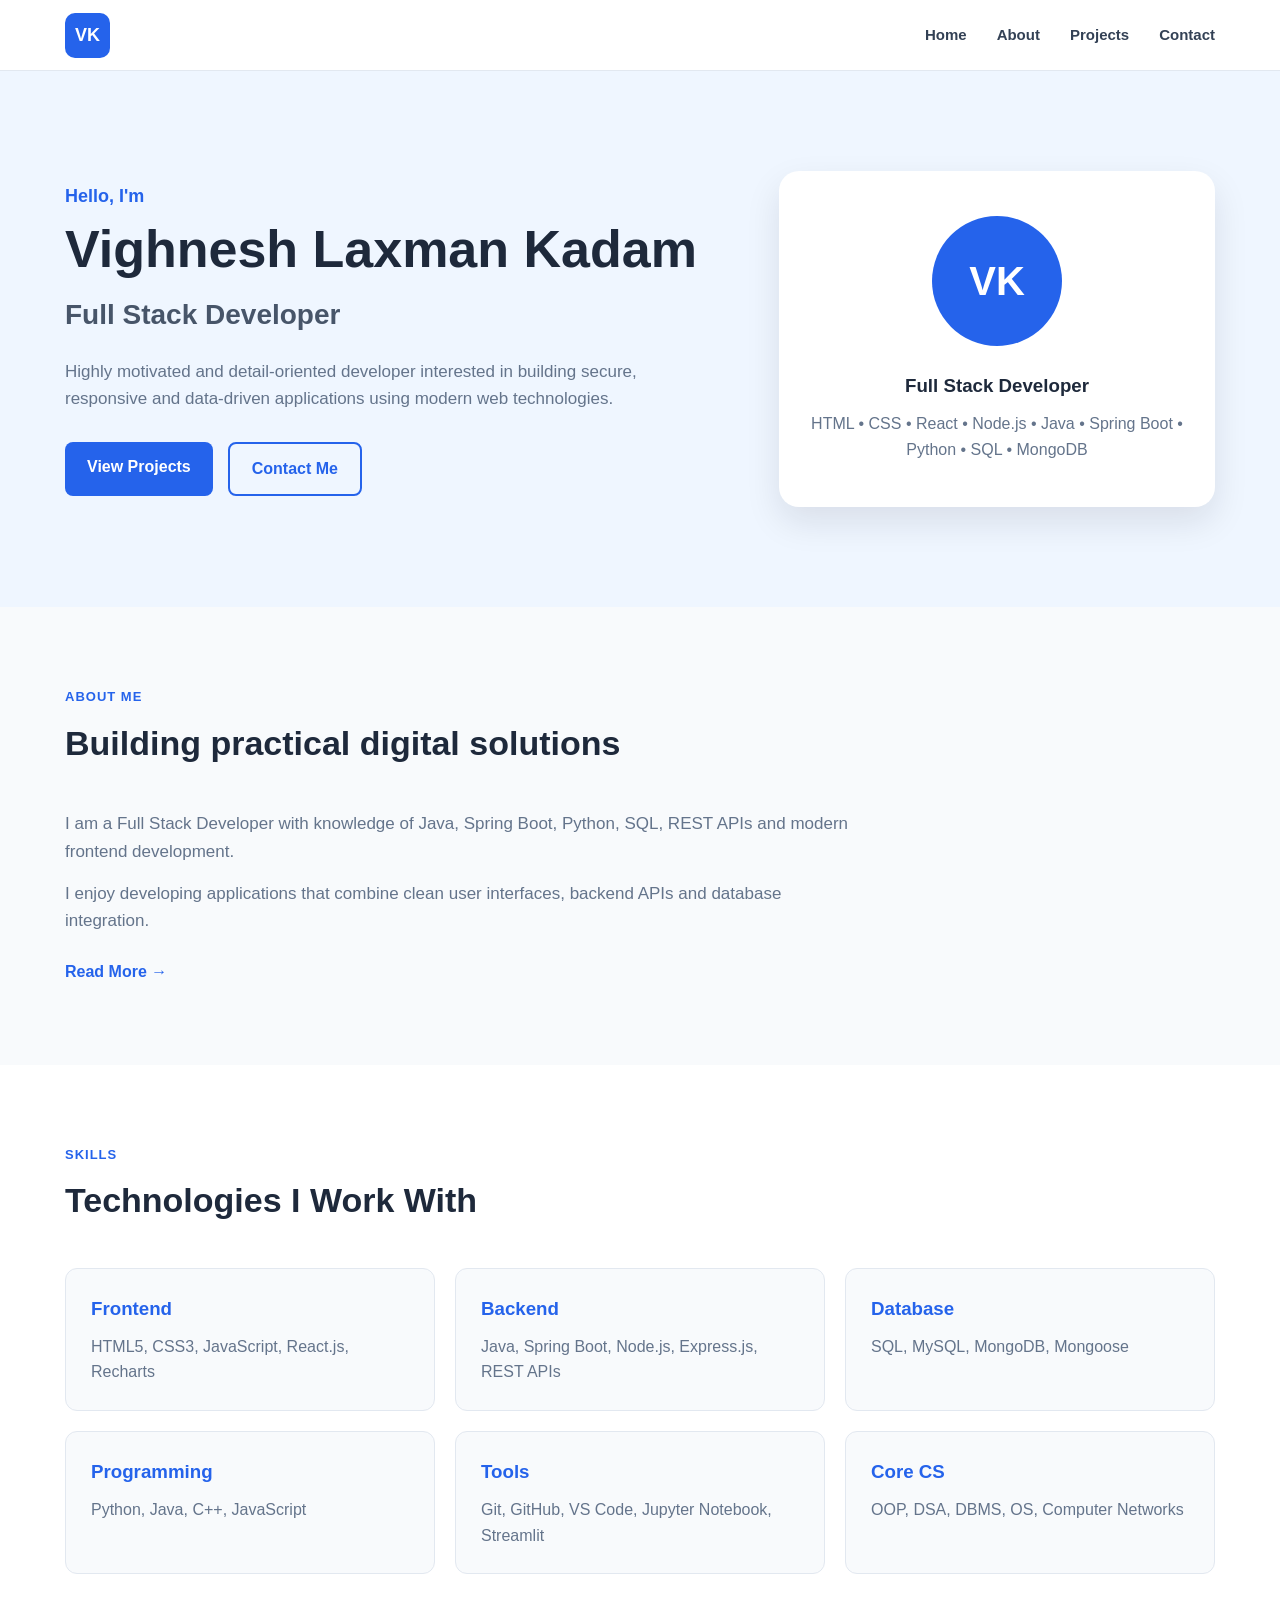
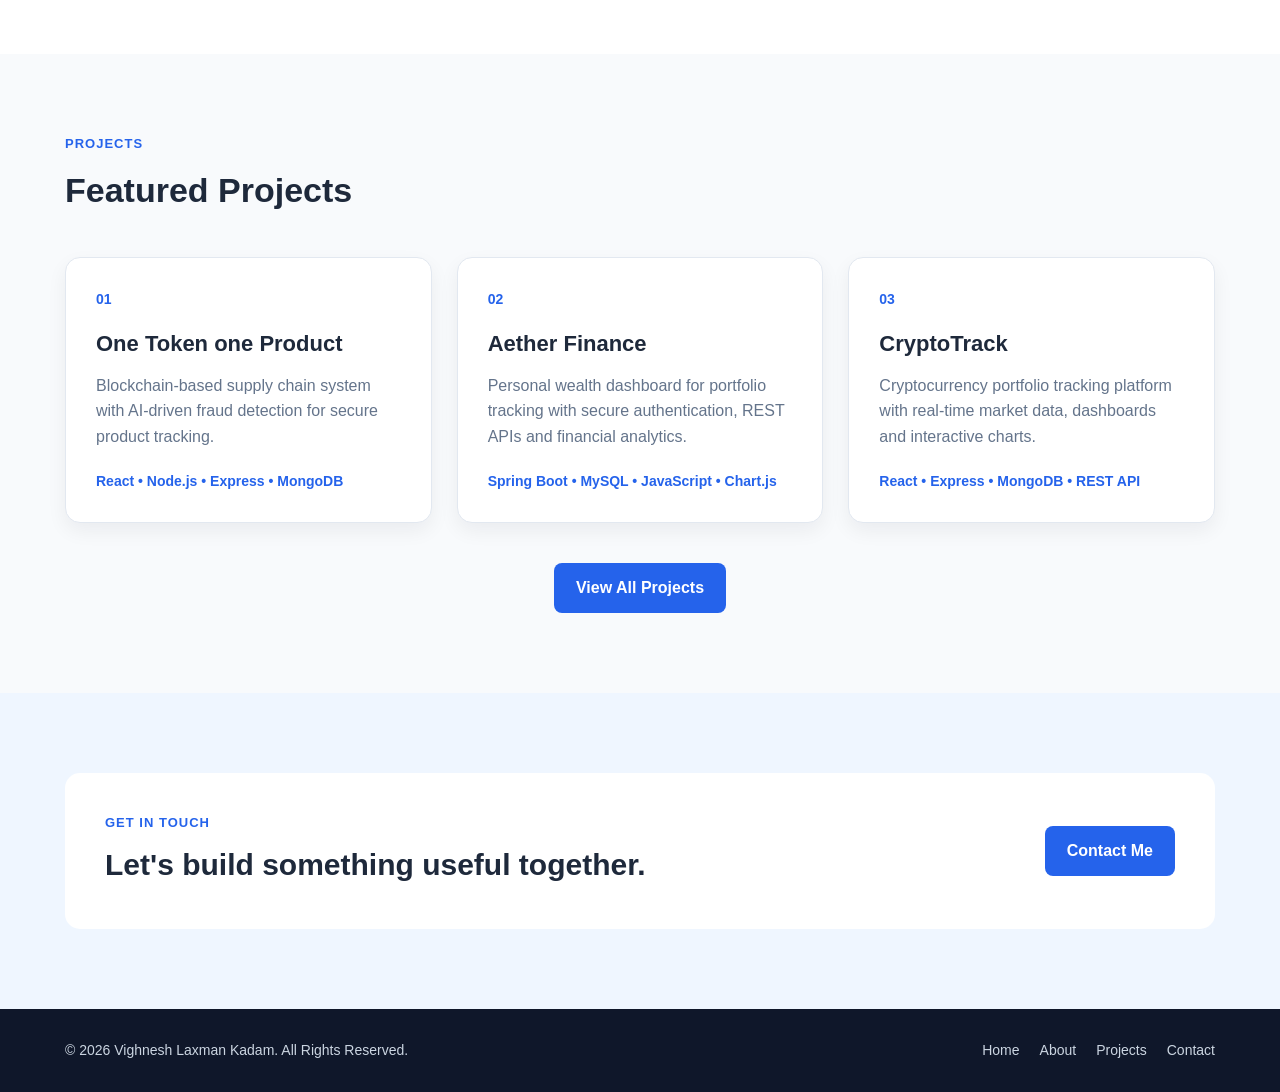
==== portfolio-website/index.html @ 35ab6cde "Add responsive portfolio homepage" ====
<!DOCTYPE html>
<html lang="en">
<head>
    <meta charset="UTF-8">

    <meta name="viewport"
          content="width=device-width, initial-scale=1.0">

    <meta name="description"
          content="Portfolio of Vighnesh Laxman Kadam, Full Stack Developer">

    <title>Vighnesh Kadam | Full Stack Developer</title>

    <link rel="stylesheet" href="css/style.css">
</head>

<body>

    <!-- Header -->
    <header class="header">

        <div class="container navbar">

            <a href="index.html" class="logo">
                VK
            </a>

            <nav class="nav">
                <a href="index.html">Home</a>
                <a href="about.html">About</a>
                <a href="projects.html">Projects</a>
                <a href="contact.html">Contact</a>
            </nav>

            <button class="menu-btn" id="menuBtn">
                ☰
            </button>

        </div>

    </header>


    <!-- Main Content -->
    <main>

        <!-- Hero Section -->
        <section class="hero">

            <div class="container hero-content">

                <div class="hero-text">

                    <p class="hero-small">
                        Hello, I'm
                    </p>

                    <h1>
                        Vighnesh Laxman Kadam
                    </h1>

                    <h2>
                        Full Stack Developer
                    </h2>

                    <p class="hero-description">
                        Highly motivated and detail-oriented developer
                        interested in building secure, responsive and
                        data-driven applications using modern web
                        technologies.
                    </p>

                    <div class="hero-buttons">

                        <a href="projects.html" class="btn primary-btn">
                            View Projects
                        </a>

                        <a href="contact.html" class="btn secondary-btn">
                            Contact Me
                        </a>

                    </div>

                </div>


                <div class="hero-card">

                    <div class="profile-circle">
                        VK
                    </div>

                    <h3>
                        Full Stack Developer
                    </h3>

                    <p>
                        HTML • CSS • React • Node.js • Java • Spring Boot • Python • SQL • MongoDB
                    </p>

                </div>

            </div>

        </section>


        <!-- About Preview -->
        <section class="section">

            <div class="container">

                <div class="section-heading">

                    <p class="section-label">
                        About Me
                    </p>

                    <h2>
                        Building practical digital solutions
                    </h2>

                </div>

                <div class="about-preview">

                    <p>
                        I am a Full Stack Developer with knowledge of
                        Java, Spring Boot, Python, SQL, REST APIs and
                        modern frontend development.
                    </p>

                    <p>
                        I enjoy developing applications that combine
                        clean user interfaces, backend APIs and
                        database integration.
                    </p>

                    <a href="about.html" class="text-link">
                        Read More →
                    </a>

                </div>

            </div>

        </section>


        <!-- Skills Section -->
        <section class="section skills-section">

            <div class="container">

                <div class="section-heading">

                    <p class="section-label">
                        Skills
                    </p>

                    <h2>
                        Technologies I Work With
                    </h2>

                </div>


                <div class="skills-grid">

                    <article class="skill-card">
                        <h3>Frontend</h3>
                        <p>
                            HTML5, CSS3, JavaScript, React.js,
                            Recharts
                        </p>
                    </article>


                    <article class="skill-card">
                        <h3>Backend</h3>
                        <p>
                            Java, Spring Boot, Node.js,
                            Express.js, REST APIs
                        </p>
                    </article>


                    <article class="skill-card">
                        <h3>Database</h3>
                        <p>
                            SQL, MySQL, MongoDB, Mongoose
                        </p>
                    </article>


                    <article class="skill-card">
                        <h3>Programming</h3>
                        <p>
                            Python, Java, C++, JavaScript
                        </p>
                    </article>


                    <article class="skill-card">
                        <h3>Tools</h3>
                        <p>
                            Git, GitHub, VS Code, Jupyter Notebook,
                            Streamlit
                        </p>
                    </article>


                    <article class="skill-card">
                        <h3>Core CS</h3>
                        <p>
                            OOP, DSA, DBMS, OS, Computer Networks
                        </p>
                    </article>

                </div>

            </div>

        </section>


        <!-- Projects Preview -->
        <section class="section">

            <div class="container">

                <div class="section-heading">

                    <p class="section-label">
                        Projects
                    </p>

                    <h2>
                        Featured Projects
                    </h2>

                </div>


                <div class="projects-grid">

                    <article class="project-card">

                        <div class="project-number">
                            01
                        </div>

                        <h3>
                            One Token one Product
                        </h3>

                        <p>
                            Blockchain-based supply chain system
                            with AI-driven fraud detection for
                            secure product tracking.
                        </p>

                        <div class="tech-list">
                            React • Node.js • Express • MongoDB
                        </div>

                    </article>


                    <article class="project-card">

                        <div class="project-number">
                            02
                        </div>

                        <h3>
                            Aether Finance
                        </h3>

                        <p>
                            Personal wealth dashboard for portfolio
                            tracking with secure authentication,
                            REST APIs and financial analytics.
                        </p>

                        <div class="tech-list">
                            Spring Boot • MySQL • JavaScript • Chart.js
                        </div>

                    </article>


                    <article class="project-card">

                        <div class="project-number">
                            03
                        </div>

                        <h3>
                            CryptoTrack
                        </h3>

                        <p>
                            Cryptocurrency portfolio tracking
                            platform with real-time market data,
                            dashboards and interactive charts.
                        </p>

                        <div class="tech-list">
                            React • Express • MongoDB • REST API
                        </div>

                    </article>

                </div>


                <div class="center-button">

                    <a href="projects.html" class="btn primary-btn">
                        View All Projects
                    </a>

                </div>

            </div>

        </section>


        <!-- Contact Preview -->
        <section class="section contact-preview">

            <div class="container">

                <div class="contact-box">

                    <div>

                        <p class="section-label">
                            Get In Touch
                        </p>

                        <h2>
                            Let's build something useful together.
                        </h2>

                    </div>

                    <a href="contact.html" class="btn primary-btn">
                        Contact Me
                    </a>

                </div>

            </div>

        </section>

    </main>


    <!-- Footer -->
    <footer class="footer">

        <div class="container footer-content">

            <p>
                © 2026 Vighnesh Laxman Kadam. All Rights Reserved.
            </p>

            <div class="footer-links">

                <a href="index.html">Home</a>
                <a href="about.html">About</a>
                <a href="projects.html">Projects</a>
                <a href="contact.html">Contact</a>

            </div>

        </div>

    </footer>


    <script src="js/script.js"></script>

</body>
</html>
---- portfolio-website/css/style.css ----
/* ================================
   BASIC RESET
================================ */

* {
    margin: 0;
    padding: 0;
    box-sizing: border-box;
}


/* ================================
   GENERAL STYLES
================================ */

html {
    scroll-behavior: smooth;
}

body {
    font-family: Arial, Helvetica, sans-serif;
    background-color: #f8fafc;
    color: #1e293b;
    line-height: 1.6;
}

a {
    text-decoration: none;
    color: inherit;
}

.container {
    width: 90%;
    max-width: 1150px;
    margin: auto;
}


/* ================================
   HEADER
================================ */

.header {
    background-color: #ffffff;
    border-bottom: 1px solid #e2e8f0;
    position: sticky;
    top: 0;
    z-index: 1000;
}

.navbar {
    min-height: 70px;

    display: flex;
    align-items: center;
    justify-content: space-between;
}

.logo {
    width: 45px;
    height: 45px;

    display: flex;
    align-items: center;
    justify-content: center;

    background-color: #2563eb;
    color: white;

    border-radius: 10px;

    font-size: 18px;
    font-weight: bold;
}

.nav {
    display: flex;
    gap: 30px;
}

.nav a {
    font-size: 15px;
    font-weight: 600;
    color: #334155;

    transition: color 0.3s ease;
}

.nav a:hover,
.nav a:focus {
    color: #2563eb;
}

.menu-btn {
    display: none;

    border: none;
    background: transparent;

    font-size: 25px;
    cursor: pointer;
}


/* ================================
   HERO
================================ */

.hero {
    padding: 100px 0;

    background-color: #eff6ff;
}

.hero-content {
    display: grid;
    grid-template-columns: 1.5fr 1fr;

    gap: 60px;
    align-items: center;
}

.hero-small {
    color: #2563eb;
    font-size: 18px;
    font-weight: bold;

    margin-bottom: 10px;
}

.hero h1 {
    font-size: 52px;
    line-height: 1.1;

    margin-bottom: 15px;
}

.hero h2 {
    font-size: 28px;
    color: #475569;

    margin-bottom: 20px;
}

.hero-description {
    max-width: 650px;

    color: #64748b;
    font-size: 17px;

    margin-bottom: 30px;
}

.hero-buttons {
    display: flex;
    gap: 15px;
    flex-wrap: wrap;
}


/* ================================
   BUTTONS
================================ */

.btn {
    display: inline-block;

    padding: 12px 22px;

    border-radius: 8px;

    font-weight: bold;

    transition:
        transform 0.3s ease,
        background-color 0.3s ease;
}

.btn:hover,
.btn:focus {
    transform: translateY(-3px);
}

.primary-btn {
    background-color: #2563eb;
    color: white;
}

.primary-btn:hover,
.primary-btn:focus {
    background-color: #1d4ed8;
}

.secondary-btn {
    border: 2px solid #2563eb;
    color: #2563eb;
}

.secondary-btn:hover,
.secondary-btn:focus {
    background-color: #dbeafe;
}


/* ================================
   HERO CARD
================================ */

.hero-card {
    background-color: white;

    padding: 45px 30px;

    text-align: center;

    border-radius: 20px;

    box-shadow: 0 15px 35px rgba(15, 23, 42, 0.10);
}

.profile-circle {
    width: 130px;
    height: 130px;

    margin: 0 auto 25px;

    display: flex;
    align-items: center;
    justify-content: center;

    border-radius: 50%;

    background-color: #2563eb;
    color: white;

    font-size: 40px;
    font-weight: bold;
}

.hero-card h3 {
    margin-bottom: 10px;
}

.hero-card p {
    color: #64748b;
}


/* ================================
   SECTIONS
================================ */

.section {
    padding: 80px 0;
}

.section-heading {
    margin-bottom: 40px;
}

.section-label {
    color: #2563eb;

    text-transform: uppercase;

    font-size: 13px;
    font-weight: bold;

    letter-spacing: 1px;

    margin-bottom: 8px;
}

.section-heading h2 {
    font-size: 34px;
}


/* ================================
   ABOUT
================================ */

.about-preview {
    max-width: 800px;
}

.about-preview p {
    margin-bottom: 15px;

    color: #64748b;
    font-size: 17px;
}

.text-link {
    display: inline-block;

    margin-top: 10px;

    color: #2563eb;
    font-weight: bold;
}


/* ================================
   SKILLS
================================ */

.skills-section {
    background-color: #ffffff;
}

.skills-grid {
    display: grid;

    grid-template-columns: repeat(3, 1fr);

    gap: 20px;
}

.skill-card {
    padding: 25px;

    background-color: #f8fafc;

    border: 1px solid #e2e8f0;

    border-radius: 12px;

    transition: transform 0.3s ease;
}

.skill-card:hover {
    transform: translateY(-5px);
}

.skill-card h3 {
    margin-bottom: 10px;

    color: #2563eb;
}

.skill-card p {
    color: #64748b;
}


/* ================================
   PROJECTS
================================ */

.projects-grid {
    display: grid;

    grid-template-columns: repeat(3, 1fr);

    gap: 25px;
}

.project-card {
    padding: 30px;

    background-color: white;

    border: 1px solid #e2e8f0;

    border-radius: 15px;

    box-shadow: 0 8px 20px rgba(15, 23, 42, 0.06);

    transition:
        transform 0.3s ease,
        box-shadow 0.3s ease;
}

.project-card:hover {
    transform: translateY(-7px);

    box-shadow:
        0 15px 30px rgba(15, 23, 42, 0.10);
}

.project-number {
    color: #2563eb;

    font-size: 14px;
    font-weight: bold;

    margin-bottom: 15px;
}

.project-card h3 {
    font-size: 22px;

    margin-bottom: 12px;
}

.project-card p {
    color: #64748b;

    margin-bottom: 20px;
}

.tech-list {
    font-size: 14px;

    color: #2563eb;

    font-weight: bold;
}

.center-button {
    text-align: center;

    margin-top: 40px;
}


/* ================================
   CONTACT PREVIEW
================================ */

.contact-preview {
    background-color: #eff6ff;
}

.contact-box {
    padding: 40px;

    background-color: white;

    border-radius: 15px;

    display: flex;
    align-items: center;
    justify-content: space-between;

    gap: 30px;
}

.contact-box h2 {
    max-width: 600px;

    font-size: 30px;
}


/* ================================
   FOOTER
================================ */

.footer {
    background-color: #0f172a;
    color: white;

    padding: 30px 0;
}

.footer-content {
    display: flex;

    justify-content: space-between;
    align-items: center;

    gap: 20px;
}

.footer p {
    color: #cbd5e1;

    font-size: 14px;
}

.footer-links {
    display: flex;
    gap: 20px;
}

.footer-links a {
    color: #cbd5e1;

    font-size: 14px;
}

.footer-links a:hover,
.footer-links a:focus {
    color: white;
}


/* ================================
   TABLET
================================ */

@media (max-width: 900px) {

    .hero h1 {
        font-size: 42px;
    }

    .hero-content {
        grid-template-columns: 1fr;
    }

    .skills-grid {
        grid-template-columns: repeat(2, 1fr);
    }

    .projects-grid {
        grid-template-columns: repeat(2, 1fr);
    }

}


/* ================================
   MOBILE
================================ */

@media (max-width: 700px) {

    .navbar {
        position: relative;
    }

    .menu-btn {
        display: block;
    }

    .nav {
        display: none;

        position: absolute;

        top: 70px;
        left: 0;

        width: 100%;

        padding: 20px;

        background-color: white;

        flex-direction: column;

        gap: 15px;

        border-top: 1px solid #e2e8f0;
    }

    .nav.active {
        display: flex;
    }


    .hero {
        padding: 70px 0;
    }

    .hero h1 {
        font-size: 36px;
    }

    .hero h2 {
        font-size: 23px;
    }

    .hero-description {
        font-size: 16px;
    }


    .section {
        padding: 60px 0;
    }

    .section-heading h2 {
        font-size: 28px;
    }


    .skills-grid,
    .projects-grid {
        grid-template-columns: 1fr;
    }


    .contact-box {
        flex-direction: column;

        align-items: flex-start;
    }


    .footer-content {
        flex-direction: column;

        text-align: center;
    }

    .footer-links {
        flex-wrap: wrap;

        justify-content: center;
    }

}
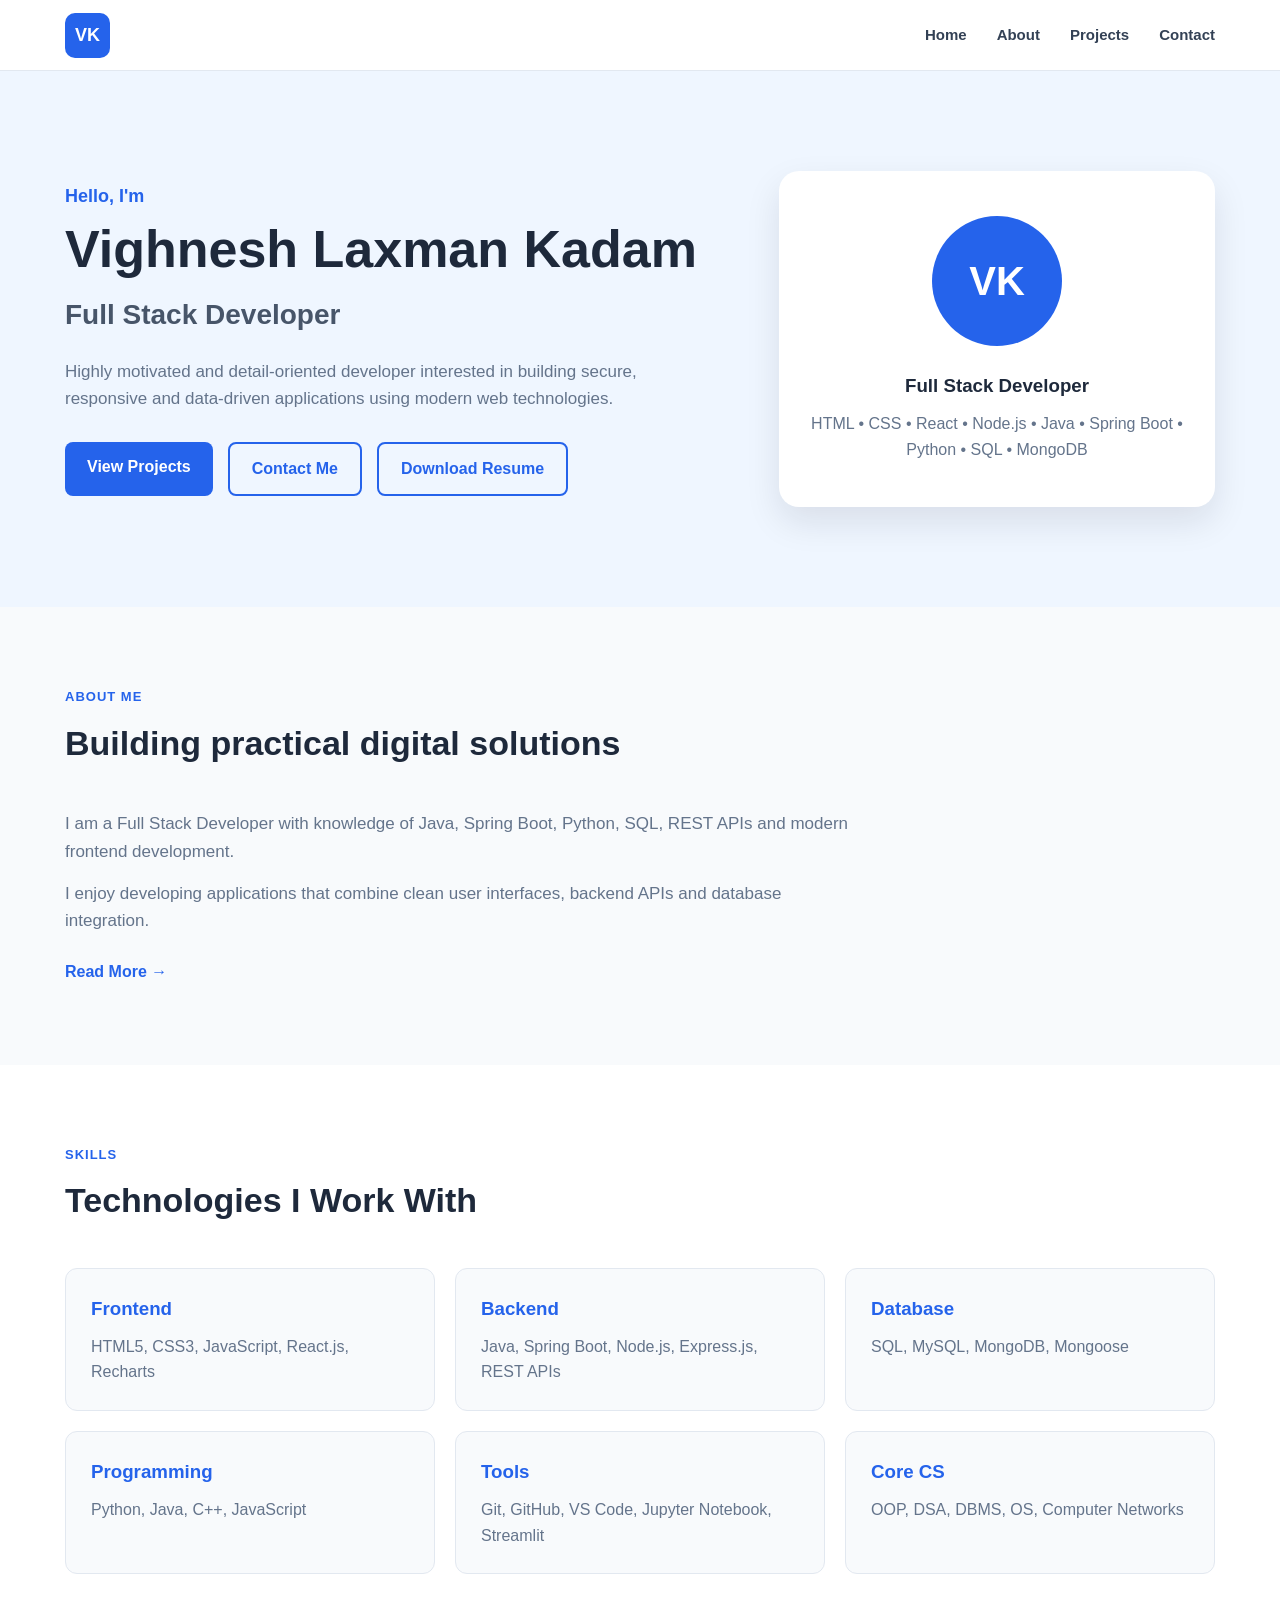
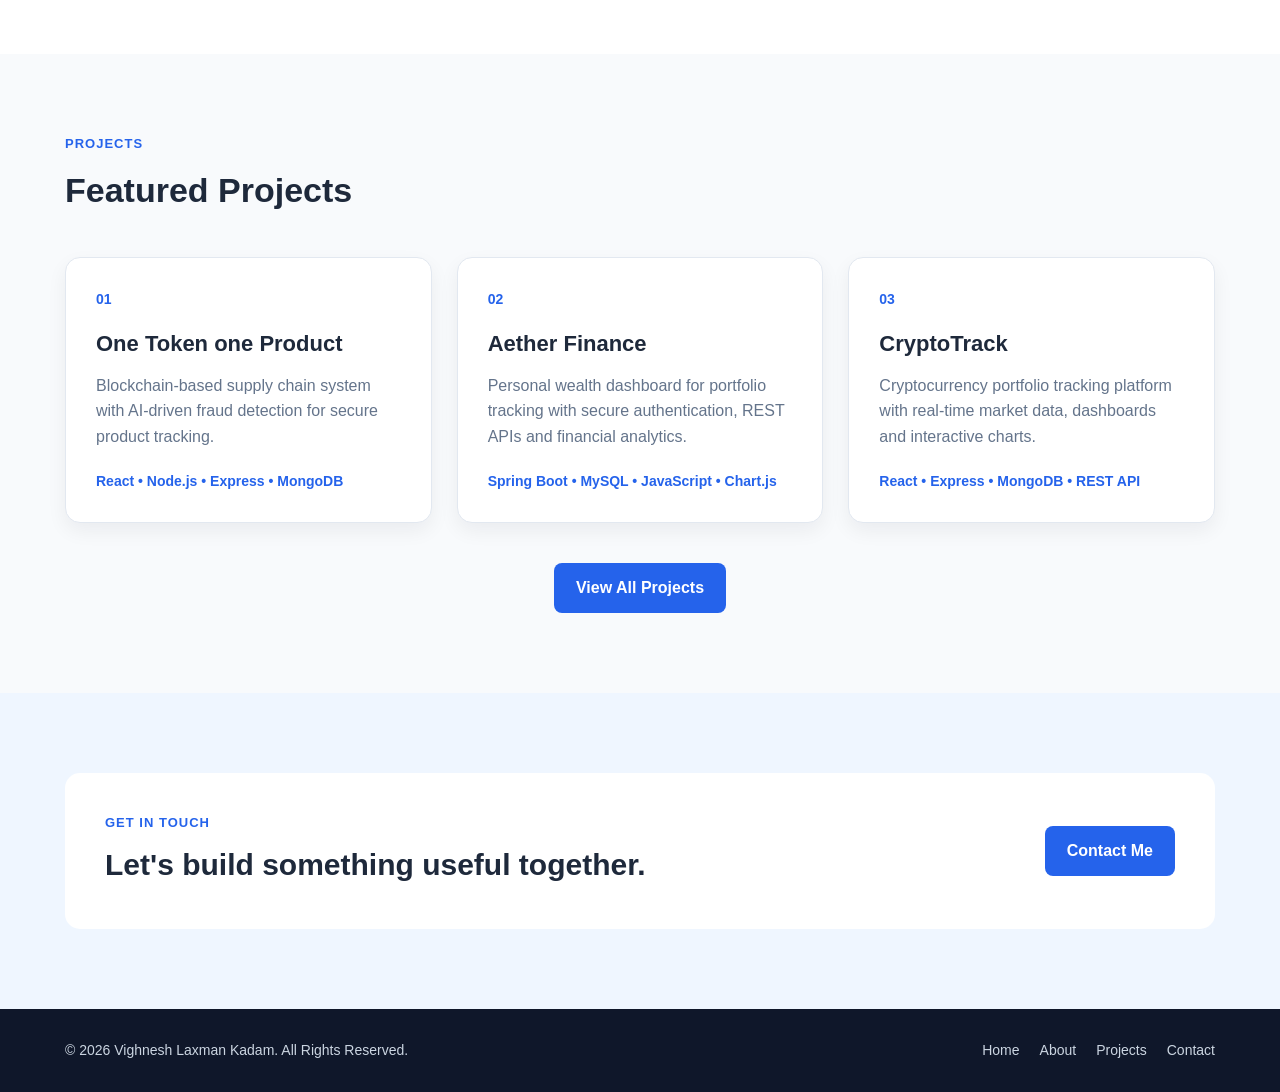
==== commit 92e71d84: "Add resume download feature" ====
--- a/portfolio-website/index.html
+++ b/portfolio-website/index.html
@@ -80,6 +80,10 @@
                             Contact Me
                         </a>
 
+                        <a href="assets/Vighnesh_Laxman_Kadam.pdf" class="btn secondary-btn"  download>
+                                Download Resume
+                         </a>
+
                     </div>
 
                 </div>
--- a/portfolio-website/css/style.css
+++ b/portfolio-website/css/style.css
@@ -603,4 +603,46 @@
         justify-content: center;
     }
 
+}
+
+/* ================================
+   CONTACT FORM
+================================ */
+
+.form-group {
+    margin-bottom: 20px;
+}
+
+.form-group label {
+    display: block;
+
+    margin-bottom: 7px;
+
+    font-weight: bold;
+}
+
+.form-group input,
+.form-group textarea {
+    width: 100%;
+
+    padding: 12px;
+
+    border: 1px solid #cbd5e1;
+
+    border-radius: 8px;
+
+    font-family: inherit;
+
+    font-size: 15px;
+}
+
+.form-group textarea {
+    resize: vertical;
+}
+
+.form-group input:focus,
+.form-group textarea:focus {
+    outline: 3px solid #bfdbfe;
+
+    border-color: #2563eb;
 }
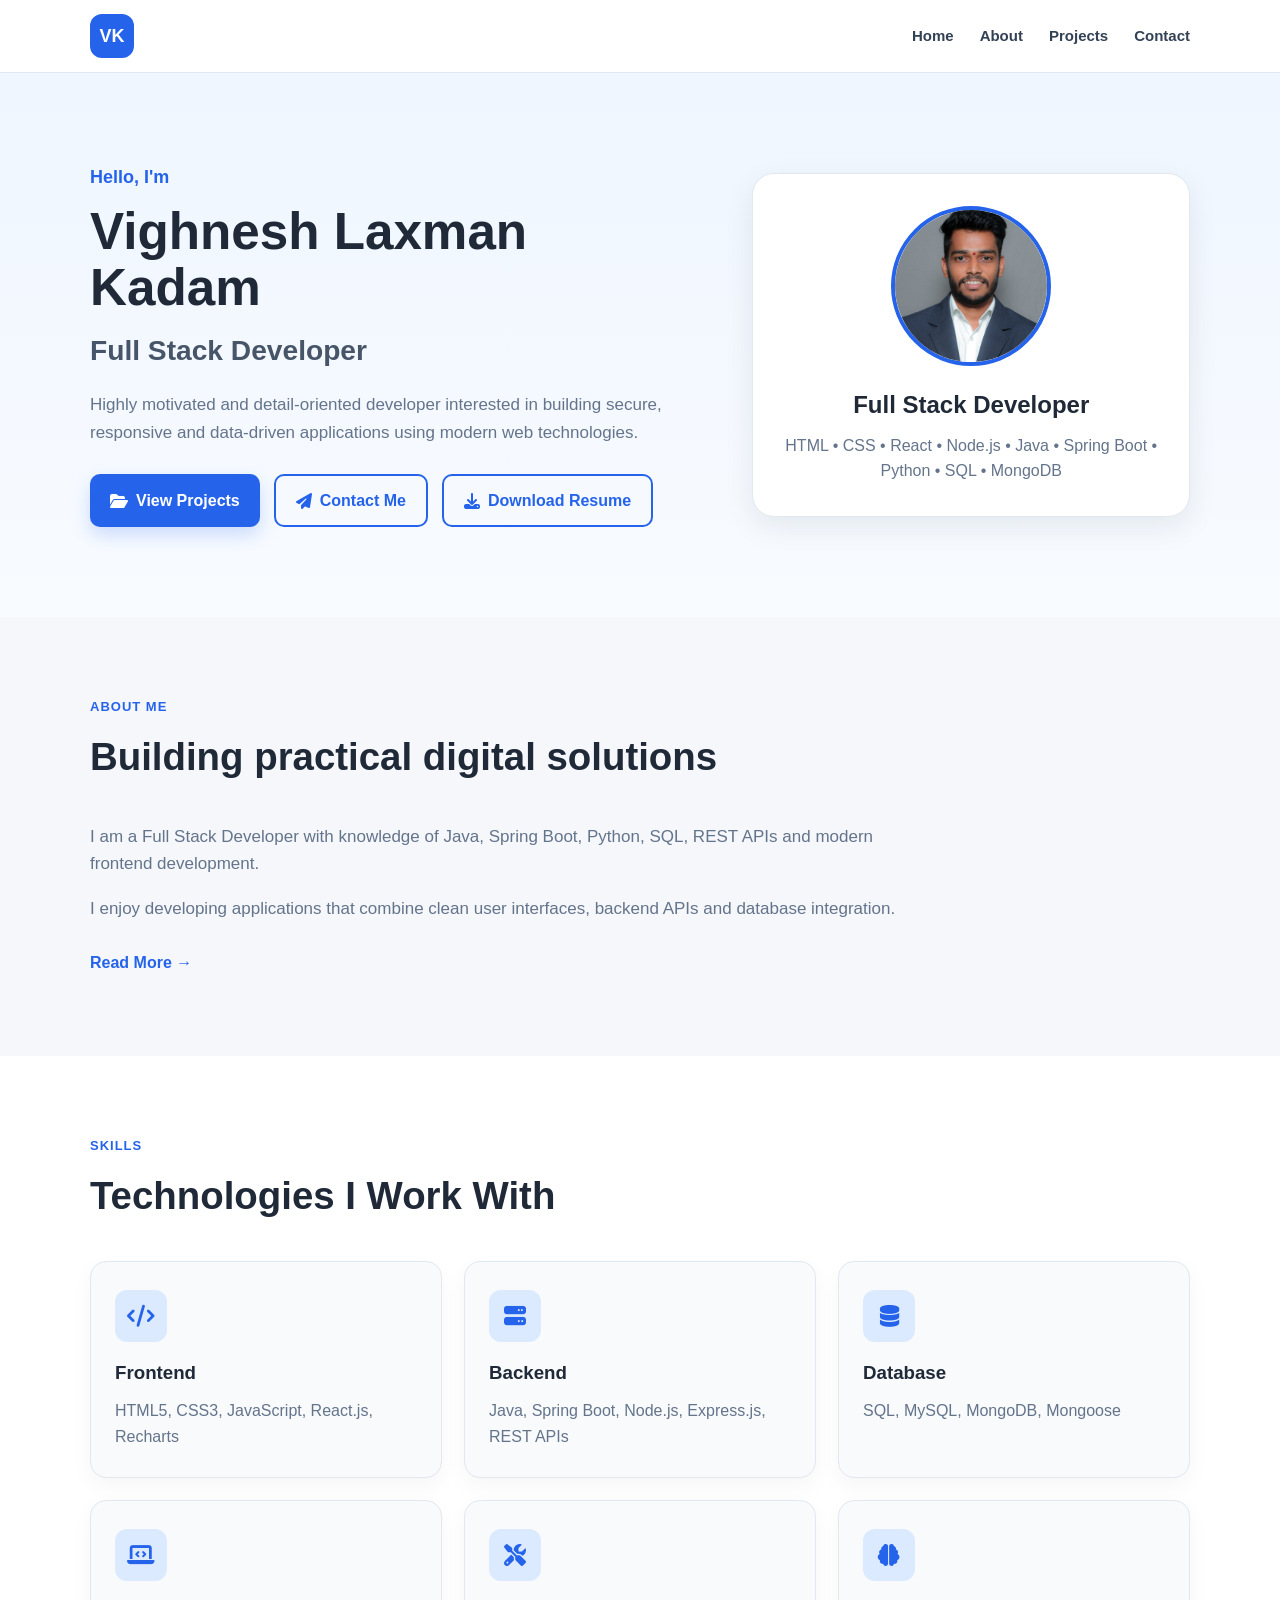
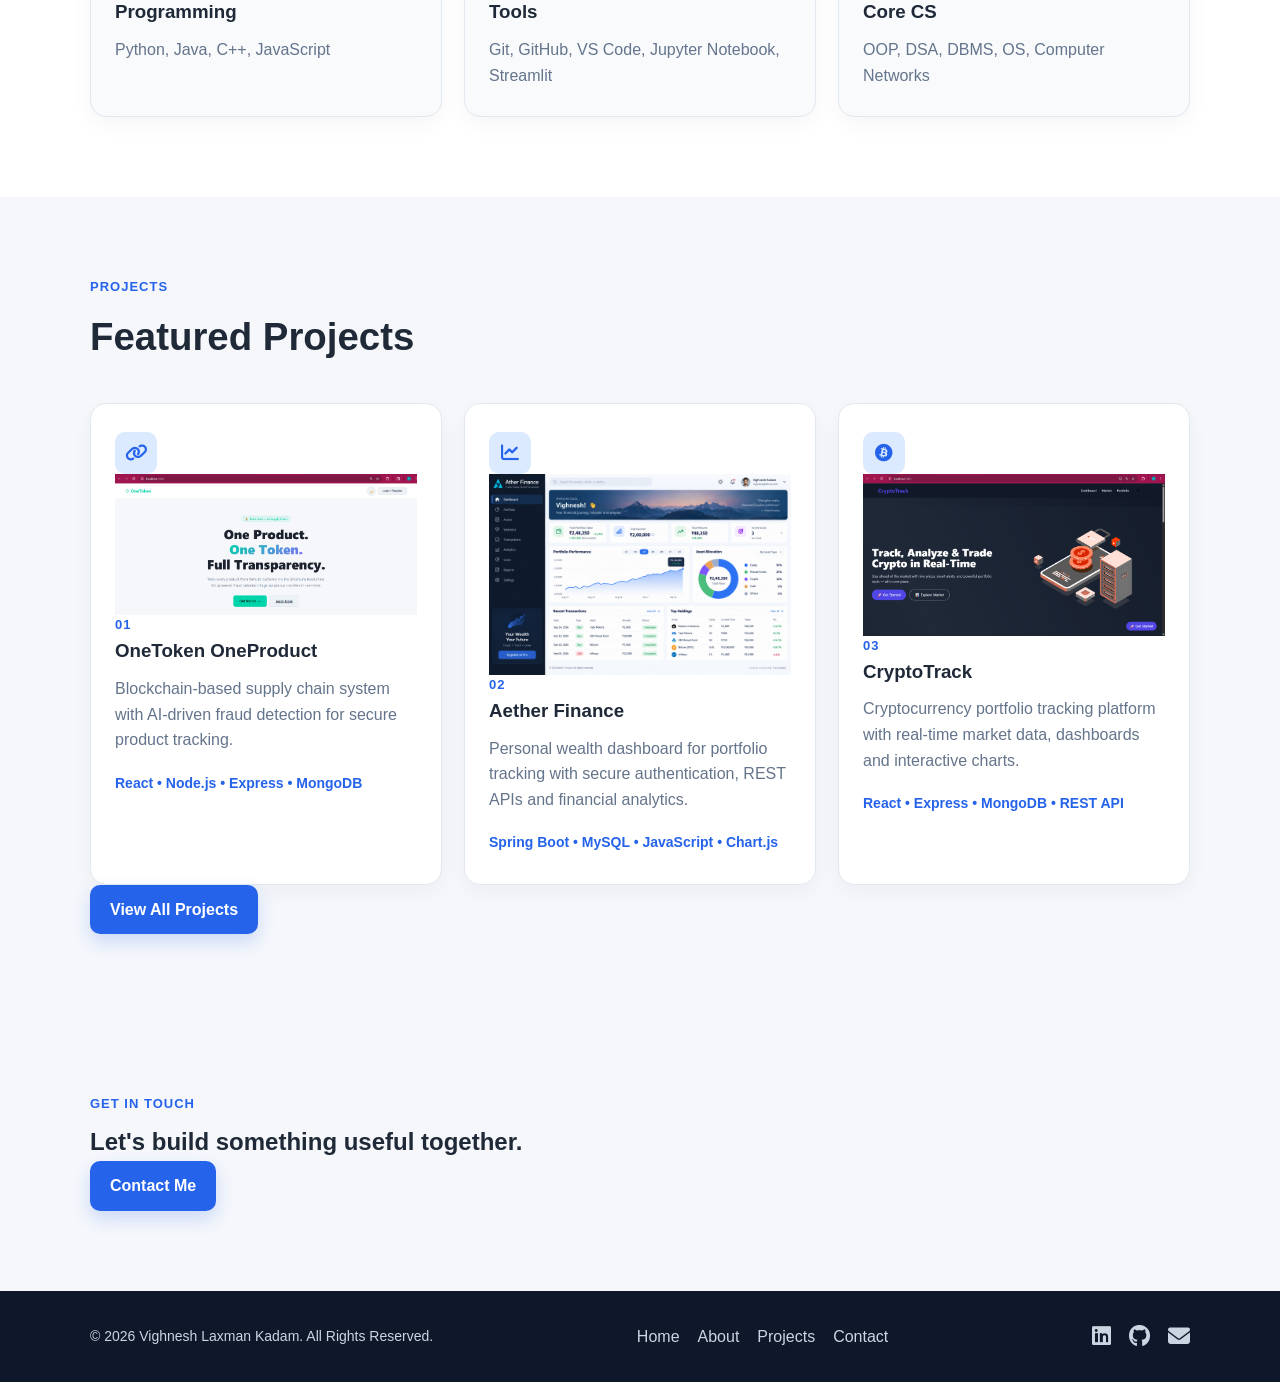
==== commit 081095fb: "Improve portfolio UI and simplify project/contact pages" ====
--- a/portfolio-website/index.html
+++ b/portfolio-website/index.html
@@ -10,7 +10,10 @@
           content="Portfolio of Vighnesh Laxman Kadam, Full Stack Developer">
 
     <title>Vighnesh Kadam | Full Stack Developer</title>
-
+    <link
+    rel="stylesheet"
+    href="https://cdnjs.cloudflare.com/ajax/libs/font-awesome/6.5.2/css/all.min.css"
+    >   
     <link rel="stylesheet" href="css/style.css">
 </head>
 
@@ -73,16 +76,23 @@
                     <div class="hero-buttons">
 
                         <a href="projects.html" class="btn primary-btn">
+                            <i class="fa-solid fa-folder-open"></i>
                             View Projects
                         </a>
 
                         <a href="contact.html" class="btn secondary-btn">
+                            <i class="fa-solid fa-paper-plane"></i>
                             Contact Me
                         </a>
 
-                        <a href="assets/Vighnesh_Laxman_Kadam.pdf" class="btn secondary-btn"  download>
-                                Download Resume
-                         </a>
+<a href="assets/Vighnesh_Laxman_Kadam.pdf"
+                        class="btn secondary-btn"
+                        download>
+
+                            <i class="fa-solid fa-download"></i>
+                            Download Resume
+
+                        </a>
 
                     </div>
 
@@ -91,9 +101,11 @@
 
                 <div class="hero-card">
 
-                    <div class="profile-circle">
-                        VK
-                    </div>
+                    <img
+                        src="assets/images/vighnesh_kadam.jpg"
+                        alt="Vighnesh Laxman Kadam"
+                        class="profile-image"
+                    >
 
                     <h3>
                         Full Stack Developer
@@ -173,15 +185,25 @@
                 <div class="skills-grid">
 
                     <article class="skill-card">
+
+                        <div class="skill-icon">
+                            <i class="fa-solid fa-code"></i>
+                        </div>
+
                         <h3>Frontend</h3>
+
                         <p>
                             HTML5, CSS3, JavaScript, React.js,
                             Recharts
                         </p>
-                    </article>
-
-
-                    <article class="skill-card">
+
+                    </article>
+
+
+                    <article class="skill-card">
+                        <div class="skill-icon">
+                            <i class="fa-solid fa-server"></i>
+                        </div>
                         <h3>Backend</h3>
                         <p>
                             Java, Spring Boot, Node.js,
@@ -191,6 +213,9 @@
 
 
                     <article class="skill-card">
+                        <div class="skill-icon">
+                            <i class="fa-solid fa-database"></i>
+                        </div>
                         <h3>Database</h3>
                         <p>
                             SQL, MySQL, MongoDB, Mongoose
@@ -199,6 +224,9 @@
 
 
                     <article class="skill-card">
+                        <div class="skill-icon">
+                            <i class="fa-solid fa-laptop-code"></i>
+                        </div>
                         <h3>Programming</h3>
                         <p>
                             Python, Java, C++, JavaScript
@@ -207,6 +235,9 @@
 
 
                     <article class="skill-card">
+                        <div class="skill-icon">
+                            <i class="fa-solid fa-screwdriver-wrench"></i>
+                        </div>
                         <h3>Tools</h3>
                         <p>
                             Git, GitHub, VS Code, Jupyter Notebook,
@@ -216,6 +247,9 @@
 
 
                     <article class="skill-card">
+                        <div class="skill-icon">
+                            <i class="fa-solid fa-brain"></i>
+                        </div>
                         <h3>Core CS</h3>
                         <p>
                             OOP, DSA, DBMS, OS, Computer Networks
@@ -250,13 +284,22 @@
                 <div class="projects-grid">
 
                     <article class="project-card">
+                        <div class="project-icon">
+                            <i class="fa-solid fa-link"></i>
+                        </div>
+
+                        <img
+                            src="assets/images/onetoken.png"
+                            alt="OneToken blockchain supply chain project"
+                            class="project-image"
+                        >
 
                         <div class="project-number">
                             01
                         </div>
 
                         <h3>
-                            One Token one Product
+                            OneToken OneProduct
                         </h3>
 
                         <p>
@@ -273,6 +316,14 @@
 
 
                     <article class="project-card">
+                        <div class="project-icon">
+                            <i class="fa-solid fa-chart-line"></i>
+                        </div>
+                        <img
+                        src="assets/images/aether-finance.png"
+                        alt="Aether Finance dashboard"
+                        class="project-image"
+                        >
 
                         <div class="project-number">
                             02
@@ -296,7 +347,14 @@
 
 
                     <article class="project-card">
-
+                        <div class="project-icon">
+                            <i class="fa-brands fa-bitcoin"></i>
+                        </div>
+                        <img
+                            src="assets/images/cryptotrack.png"
+                            alt="CryptoTrack cryptocurrency dashboard"
+                            class="project-image"
+                        >
                         <div class="project-number">
                             03
                         </div>
@@ -382,6 +440,34 @@
                 <a href="contact.html">Contact</a>
 
             </div>
+            <div class="social-links">
+
+                <a href="https://www.linkedin.com/in/vighnesh-kadam-aa6001288/"
+                target="_blank"
+                rel="noopener noreferrer"
+                aria-label="LinkedIn">
+
+                    <i class="fa-brands fa-linkedin"></i>
+
+                </a>
+
+                <a href="https://github.com/vighnesh1310"
+                target="_blank"
+                rel="noopener noreferrer"
+                aria-label="GitHub">
+
+                    <i class="fa-brands fa-github"></i>
+
+                </a>
+
+                <a href="mailto:vighneshkadam575@gmail.com"
+                aria-label="Email">
+
+                    <i class="fa-solid fa-envelope"></i>
+
+                </a>
+
+            </div>
 
         </div>
 
--- a/portfolio-website/css/style.css
+++ b/portfolio-website/css/style.css
@@ -1,6 +1,15 @@
-/* ================================
-   BASIC RESET
-================================ */
+:root {
+    --bg: #f5f7fb;
+    --panel: #ffffff;
+    --panel-soft: #f8fafc;
+    --primary: #2563eb;
+    --primary-dark: #1d4ed8;
+    --primary-soft: #dbeafe;
+    --text: #1f2937;
+    --muted: #64748b;
+    --border: #e2e8f0;
+    --shadow: 0 10px 30px rgba(15, 23, 42, 0.08);
+}
 
 * {
     margin: 0;
@@ -8,19 +17,14 @@
     box-sizing: border-box;
 }
 
-
-/* ================================
-   GENERAL STYLES
-================================ */
-
 html {
     scroll-behavior: smooth;
 }
 
 body {
     font-family: Arial, Helvetica, sans-serif;
-    background-color: #f8fafc;
-    color: #1e293b;
+    background: var(--bg);
+    color: var(--text);
     line-height: 1.6;
 }
 
@@ -29,495 +33,509 @@
     color: inherit;
 }
 
+img {
+    max-width: 100%;
+    display: block;
+}
+
 .container {
-    width: 90%;
-    max-width: 1150px;
-    margin: auto;
-}
-
-
-/* ================================
-   HEADER
-================================ */
+    width: min(1100px, 90%);
+    margin: 0 auto;
+}
 
 .header {
-    background-color: #ffffff;
-    border-bottom: 1px solid #e2e8f0;
     position: sticky;
     top: 0;
     z-index: 1000;
+    background: rgba(255, 255, 255, 0.96);
+    border-bottom: 1px solid var(--border);
+    backdrop-filter: blur(8px);
 }
 
 .navbar {
-    min-height: 70px;
-
+    min-height: 72px;
     display: flex;
     align-items: center;
     justify-content: space-between;
+    gap: 20px;
 }
 
 .logo {
-    width: 45px;
-    height: 45px;
-
+    width: 44px;
+    height: 44px;
     display: flex;
     align-items: center;
     justify-content: center;
-
-    background-color: #2563eb;
+    background: var(--primary);
     color: white;
-
-    border-radius: 10px;
-
+    border-radius: 12px;
     font-size: 18px;
-    font-weight: bold;
+    font-weight: 700;
 }
 
 .nav {
     display: flex;
-    gap: 30px;
+    gap: 26px;
 }
 
 .nav a {
     font-size: 15px;
     font-weight: 600;
     color: #334155;
-
-    transition: color 0.3s ease;
+    transition: color 0.2s ease;
 }
 
 .nav a:hover,
 .nav a:focus {
-    color: #2563eb;
+    color: var(--primary);
 }
 
 .menu-btn {
     display: none;
-
     border: none;
     background: transparent;
-
-    font-size: 25px;
+    color: var(--text);
+    font-size: 28px;
     cursor: pointer;
 }
 
-
-/* ================================
-   HERO
-================================ */
-
 .hero {
-    padding: 100px 0;
-
-    background-color: #eff6ff;
+    padding: 90px 0;
+    background: linear-gradient(180deg, #eff6ff 0%, #f8fbff 100%);
 }
 
 .hero-content {
     display: grid;
-    grid-template-columns: 1.5fr 1fr;
-
-    gap: 60px;
+    grid-template-columns: 1.4fr 1fr;
+    gap: 50px;
     align-items: center;
 }
 
 .hero-small {
-    color: #2563eb;
+    color: var(--primary);
     font-size: 18px;
-    font-weight: bold;
-
-    margin-bottom: 10px;
+    font-weight: 700;
+    margin-bottom: 12px;
 }
 
 .hero h1 {
-    font-size: 52px;
+    font-size: clamp(2.5rem, 4vw, 4rem);
     line-height: 1.1;
-
-    margin-bottom: 15px;
+    margin-bottom: 12px;
 }
 
 .hero h2 {
-    font-size: 28px;
+    font-size: clamp(1.5rem, 2.2vw, 2.1rem);
     color: #475569;
-
-    margin-bottom: 20px;
+    margin-bottom: 18px;
 }
 
 .hero-description {
-    max-width: 650px;
-
-    color: #64748b;
+    max-width: 620px;
+    color: var(--muted);
     font-size: 17px;
-
-    margin-bottom: 30px;
+    margin-bottom: 28px;
 }
 
 .hero-buttons {
     display: flex;
-    gap: 15px;
+    gap: 14px;
     flex-wrap: wrap;
 }
 
-
-/* ================================
-   BUTTONS
-================================ */
-
 .btn {
-    display: inline-block;
-
-    padding: 12px 22px;
-
-    border-radius: 8px;
-
-    font-weight: bold;
-
-    transition:
-        transform 0.3s ease,
-        background-color 0.3s ease;
+    display: inline-flex;
+    align-items: center;
+    justify-content: center;
+    gap: 8px;
+    padding: 12px 20px;
+    border-radius: 10px;
+    font-weight: 700;
+    transition: transform 0.2s ease, box-shadow 0.2s ease;
 }
 
 .btn:hover,
 .btn:focus {
-    transform: translateY(-3px);
+    transform: translateY(-2px);
 }
 
 .primary-btn {
-    background-color: #2563eb;
+    background: var(--primary);
     color: white;
+    box-shadow: 0 8px 18px rgba(37, 99, 235, 0.2);
 }
 
 .primary-btn:hover,
 .primary-btn:focus {
-    background-color: #1d4ed8;
+    background: var(--primary-dark);
 }
 
 .secondary-btn {
-    border: 2px solid #2563eb;
-    color: #2563eb;
+    border: 2px solid var(--primary);
+    color: var(--primary);
+    background: transparent;
 }
 
 .secondary-btn:hover,
 .secondary-btn:focus {
-    background-color: #dbeafe;
-}
-
-
-/* ================================
-   HERO CARD
-================================ */
+    background: var(--primary-soft);
+}
 
 .hero-card {
-    background-color: white;
-
-    padding: 45px 30px;
-
+    background: var(--panel);
+    padding: 32px 24px;
+    border-radius: 22px;
     text-align: center;
-
-    border-radius: 20px;
-
-    box-shadow: 0 15px 35px rgba(15, 23, 42, 0.10);
-}
-
-.profile-circle {
-    width: 130px;
-    height: 130px;
-
-    margin: 0 auto 25px;
-
-    display: flex;
-    align-items: center;
-    justify-content: center;
-
+    border: 1px solid var(--border);
+    box-shadow: var(--shadow);
+}
+
+.profile-image {
+    width: 160px;
+    height: 160px;
+    object-fit: cover;
     border-radius: 50%;
-
-    background-color: #2563eb;
-    color: white;
-
-    font-size: 40px;
-    font-weight: bold;
+    margin: 0 auto 20px;
+    border: 4px solid var(--primary);
+    background: #dfeefe;
 }
 
 .hero-card h3 {
-    margin-bottom: 10px;
+    margin-bottom: 8px;
+    font-size: 1.5rem;
 }
 
 .hero-card p {
-    color: #64748b;
-}
-
-
-/* ================================
-   SECTIONS
-================================ */
+    color: var(--muted);
+}
 
 .section {
     padding: 80px 0;
 }
 
 .section-heading {
-    margin-bottom: 40px;
+    margin-bottom: 35px;
 }
 
 .section-label {
-    color: #2563eb;
-
+    color: var(--primary);
     text-transform: uppercase;
-
+    letter-spacing: 1px;
     font-size: 13px;
-    font-weight: bold;
-
-    letter-spacing: 1px;
-
+    font-weight: 700;
     margin-bottom: 8px;
 }
 
+.section-heading h1,
 .section-heading h2 {
-    font-size: 34px;
-}
-
-
-/* ================================
-   ABOUT
-================================ */
+    font-size: clamp(2rem, 3vw, 2.8rem);
+}
 
 .about-preview {
-    max-width: 800px;
+    max-width: 820px;
 }
 
 .about-preview p {
-    margin-bottom: 15px;
-
-    color: #64748b;
+    color: var(--muted);
     font-size: 17px;
+    margin-bottom: 18px;
 }
 
 .text-link {
     display: inline-block;
-
     margin-top: 10px;
-
-    color: #2563eb;
-    font-weight: bold;
-}
-
-
-/* ================================
-   SKILLS
-================================ */
+    font-weight: 700;
+    color: var(--primary);
+}
 
 .skills-section {
-    background-color: #ffffff;
-}
-
-.skills-grid {
+    background: var(--panel);
+}
+
+.skills-grid,
+.projects-grid,
+.contact-layout {
     display: grid;
-
-    grid-template-columns: repeat(3, 1fr);
-
-    gap: 20px;
+    grid-template-columns: repeat(3, minmax(0, 1fr));
+    gap: 22px;
+}
+
+.contact-layout {
+    grid-template-columns: 1fr 1.2fr;
+}
+
+.page-hero {
+    padding: 60px 0 30px;
+    background: linear-gradient(180deg, #eff6ff 0%, #f8fbff 100%);
+}
+
+.page-hero-box {
+    background: white;
+    border: 1px solid var(--border);
+    border-radius: 18px;
+    padding: 32px 28px;
+    box-shadow: var(--shadow);
+}
+
+.page-hero-box h1 {
+    font-size: clamp(2.2rem, 4vw, 3.3rem);
+    margin-bottom: 10px;
+}
+
+.page-hero-box p:last-child {
+    color: var(--muted);
+    max-width: 700px;
+}
+
+.skill-card,
+.project-card {
+    background: var(--panel);
+    border: 1px solid var(--border);
+    border-radius: 16px;
+    padding: 28px 24px;
+    box-shadow: 0 8px 22px rgba(15, 23, 42, 0.04);
 }
 
 .skill-card {
-    padding: 25px;
-
-    background-color: #f8fafc;
-
-    border: 1px solid #e2e8f0;
-
+    background: var(--panel-soft);
+}
+
+.skill-card:hover,
+.project-card:hover {
+    transform: translateY(-5px);
+    transition: transform 0.2s ease;
+}
+
+.skill-icon {
+    width: 52px;
+    height: 52px;
+    display: flex;
+    align-items: center;
+    justify-content: center;
+    background: var(--primary-soft);
+    color: var(--primary);
     border-radius: 12px;
-
-    transition: transform 0.3s ease;
-}
-
-.skill-card:hover {
-    transform: translateY(-5px);
-}
-
-.skill-card h3 {
+    font-size: 22px;
+    margin-bottom: 16px;
+}
+
+.skill-card h3,
+.project-card h3 {
     margin-bottom: 10px;
-
-    color: #2563eb;
-}
-
-.skill-card p {
-    color: #64748b;
-}
-
-
-/* ================================
-   PROJECTS
-================================ */
-
-.projects-grid {
+    color: var(--text);
+}
+
+.skill-card p,
+.project-card p {
+    color: var(--muted);
+}
+
+.project-header {
+    display: flex;
+    align-items: center;
+    gap: 10px;
+    margin-bottom: 18px;
+}
+
+.project-icon {
+    width: 42px;
+    height: 42px;
+    display: inline-flex;
+    align-items: center;
+    justify-content: center;
+    background: var(--primary-soft);
+    color: var(--primary);
+    border-radius: 10px;
+    font-size: 18px;
+}
+
+.project-number {
+    color: var(--primary);
+    font-size: 13px;
+    font-weight: 700;
+    letter-spacing: 0.08em;
+}
+
+.project-card h2,
+.project-card h3 {
+    margin-bottom: 10px;
+}
+
+.project-card p {
+    margin-bottom: 18px;
+}
+
+.project-points {
+    list-style: none;
+    margin: 0 0 18px;
+    padding: 0;
     display: grid;
-
-    grid-template-columns: repeat(3, 1fr);
-
-    gap: 25px;
-}
-
-.project-card {
-    padding: 30px;
-
-    background-color: white;
-
-    border: 1px solid #e2e8f0;
-
-    border-radius: 15px;
-
-    box-shadow: 0 8px 20px rgba(15, 23, 42, 0.06);
-
-    transition:
-        transform 0.3s ease,
-        box-shadow 0.3s ease;
-}
-
-.project-card:hover {
-    transform: translateY(-7px);
-
-    box-shadow:
-        0 15px 30px rgba(15, 23, 42, 0.10);
-}
-
-.project-number {
-    color: #2563eb;
-
+    gap: 8px;
+}
+
+.project-points li {
+    color: var(--text);
     font-size: 14px;
-    font-weight: bold;
-
-    margin-bottom: 15px;
-}
-
-.project-card h3 {
-    font-size: 22px;
-
-    margin-bottom: 12px;
-}
-
-.project-card p {
-    color: #64748b;
-
-    margin-bottom: 20px;
+    background: var(--panel-soft);
+    border: 1px solid var(--border);
+    border-radius: 8px;
+    padding: 8px 10px;
+}
+
+.project-points li::before {
+    content: "•";
+    color: var(--primary);
+    margin-right: 8px;
+    font-weight: 700;
 }
 
 .tech-list {
+    color: var(--primary);
     font-size: 14px;
-
-    color: #2563eb;
-
-    font-weight: bold;
-}
-
-.center-button {
-    text-align: center;
-
-    margin-top: 40px;
-}
-
-
-/* ================================
-   CONTACT PREVIEW
-================================ */
-
-.contact-preview {
-    background-color: #eff6ff;
-}
-
-.contact-box {
-    padding: 40px;
-
-    background-color: white;
-
-    border-radius: 15px;
-
-    display: flex;
-    align-items: center;
+    font-weight: 700;
+    line-height: 1.8;
+}
+
+.contact-card,
+.form-card {
+    min-height: 100%;
+}
+
+.info-list {
+    display: grid;
+    gap: 14px;
+    margin-top: 20px;
+}
+
+.info-item {
+    display: flex;
+    align-items: flex-start;
+    gap: 12px;
+    padding: 14px 12px;
+    border: 1px solid var(--border);
+    border-radius: 12px;
+    background: var(--panel-soft);
+}
+
+.info-item i {
+    color: var(--primary);
+    font-size: 18px;
+    margin-top: 3px;
+}
+
+.info-item strong {
+    display: block;
+    margin-bottom: 4px;
+}
+
+.info-item p {
+    margin: 0;
+    color: var(--muted);
+}
+
+.info-item a {
+    color: var(--primary);
+    font-weight: 600;
+}
+
+.form-group {
+    margin-bottom: 18px;
+}
+
+.form-group label {
+    display: block;
+    margin-bottom: 8px;
+    font-weight: 700;
+}
+
+.form-group input,
+.form-group textarea {
+    width: 100%;
+    padding: 12px 14px;
+    border: 1px solid #cbd5e1;
+    border-radius: 10px;
+    font-size: 15px;
+    font-family: inherit;
+    color: var(--text);
+    background: white;
+}
+
+.form-group input:focus,
+.form-group textarea:focus {
+    outline: 3px solid rgba(37, 99, 235, 0.15);
+    border-color: var(--primary);
+}
+
+.form-group textarea {
+    resize: vertical;
+    min-height: 130px;
+}
+
+.footer {
+    background: #0f172a;
+    color: white;
+    padding: 28px 0;
+}
+
+.footer-content {
+    display: flex;
     justify-content: space-between;
-
-    gap: 30px;
-}
-
-.contact-box h2 {
-    max-width: 600px;
-
-    font-size: 30px;
-}
-
-
-/* ================================
-   FOOTER
-================================ */
-
-.footer {
-    background-color: #0f172a;
-    color: white;
-
-    padding: 30px 0;
-}
-
-.footer-content {
-    display: flex;
-
-    justify-content: space-between;
-    align-items: center;
-
+    align-items: center;
     gap: 20px;
 }
 
 .footer p {
     color: #cbd5e1;
-
     font-size: 14px;
 }
 
-.footer-links {
-    display: flex;
-    gap: 20px;
-}
-
-.footer-links a {
+.footer-links,
+.social-links {
+    display: flex;
+    align-items: center;
+    gap: 18px;
+}
+
+.footer-links a,
+.social-links a {
     color: #cbd5e1;
-
-    font-size: 14px;
+    transition: color 0.2s ease, transform 0.2s ease;
 }
 
 .footer-links a:hover,
-.footer-links a:focus {
+.footer-links a:focus,
+.social-links a:hover,
+.social-links a:focus {
     color: white;
-}
-
-
-/* ================================
-   TABLET
-================================ */
+    transform: translateY(-2px);
+}
+
+.social-links a {
+    font-size: 22px;
+}
+
+.contact-box i,
+.project-card > p i {
+    color: var(--primary);
+    margin-right: 8px;
+}
 
 @media (max-width: 900px) {
-
-    .hero h1 {
-        font-size: 42px;
-    }
-
     .hero-content {
         grid-template-columns: 1fr;
     }
 
-    .skills-grid {
-        grid-template-columns: repeat(2, 1fr);
-    }
-
+    .skills-grid,
     .projects-grid {
-        grid-template-columns: repeat(2, 1fr);
-    }
-
-}
-
-
-/* ================================
-   MOBILE
-================================ */
+        grid-template-columns: repeat(2, minmax(0, 1fr));
+    }
+
+    .contact-layout {
+        grid-template-columns: 1fr;
+    }
+}
 
 @media (max-width: 700px) {
-
     .navbar {
         position: relative;
     }
@@ -528,121 +546,46 @@
 
     .nav {
         display: none;
-
         position: absolute;
-
-        top: 70px;
+        top: 72px;
         left: 0;
-
         width: 100%;
-
-        padding: 20px;
-
-        background-color: white;
-
+        padding: 18px 20px;
+        background: white;
+        border-top: 1px solid var(--border);
         flex-direction: column;
-
-        gap: 15px;
-
-        border-top: 1px solid #e2e8f0;
+        gap: 12px;
+        box-shadow: var(--shadow);
     }
 
     .nav.active {
         display: flex;
     }
 
-
     .hero {
         padding: 70px 0;
     }
 
-    .hero h1 {
-        font-size: 36px;
-    }
-
-    .hero h2 {
-        font-size: 23px;
-    }
-
-    .hero-description {
-        font-size: 16px;
-    }
-
-
     .section {
         padding: 60px 0;
     }
-
-    .section-heading h2 {
-        font-size: 28px;
-    }
-
 
     .skills-grid,
     .projects-grid {
         grid-template-columns: 1fr;
     }
 
-
-    .contact-box {
-        flex-direction: column;
-
-        align-items: flex-start;
-    }
-
+    .page-hero-box {
+        padding: 24px 20px;
+    }
 
     .footer-content {
         flex-direction: column;
-
         text-align: center;
     }
 
     .footer-links {
         flex-wrap: wrap;
-
         justify-content: center;
     }
-
-}
-
-/* ================================
-   CONTACT FORM
-================================ */
-
-.form-group {
-    margin-bottom: 20px;
-}
-
-.form-group label {
-    display: block;
-
-    margin-bottom: 7px;
-
-    font-weight: bold;
-}
-
-.form-group input,
-.form-group textarea {
-    width: 100%;
-
-    padding: 12px;
-
-    border: 1px solid #cbd5e1;
-
-    border-radius: 8px;
-
-    font-family: inherit;
-
-    font-size: 15px;
-}
-
-.form-group textarea {
-    resize: vertical;
-}
-
-.form-group input:focus,
-.form-group textarea:focus {
-    outline: 3px solid #bfdbfe;
-
-    border-color: #2563eb;
-}+}
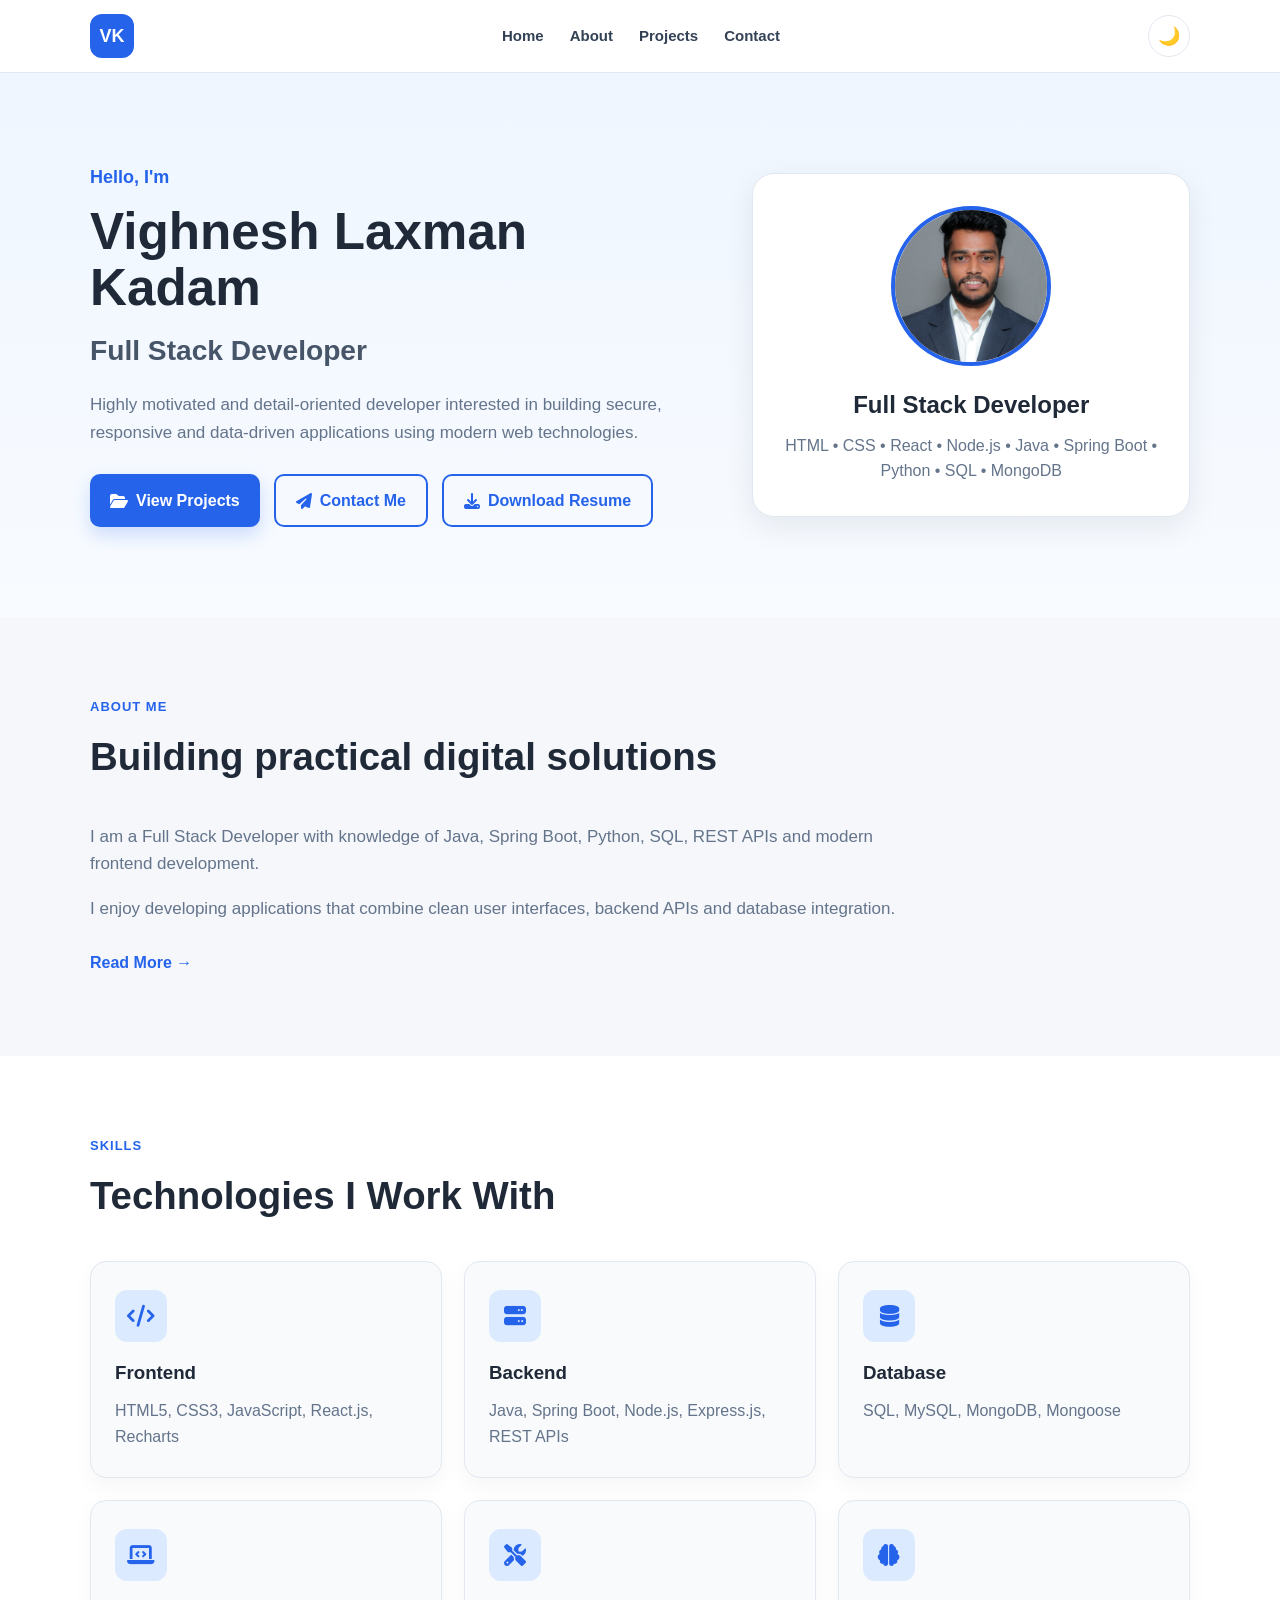
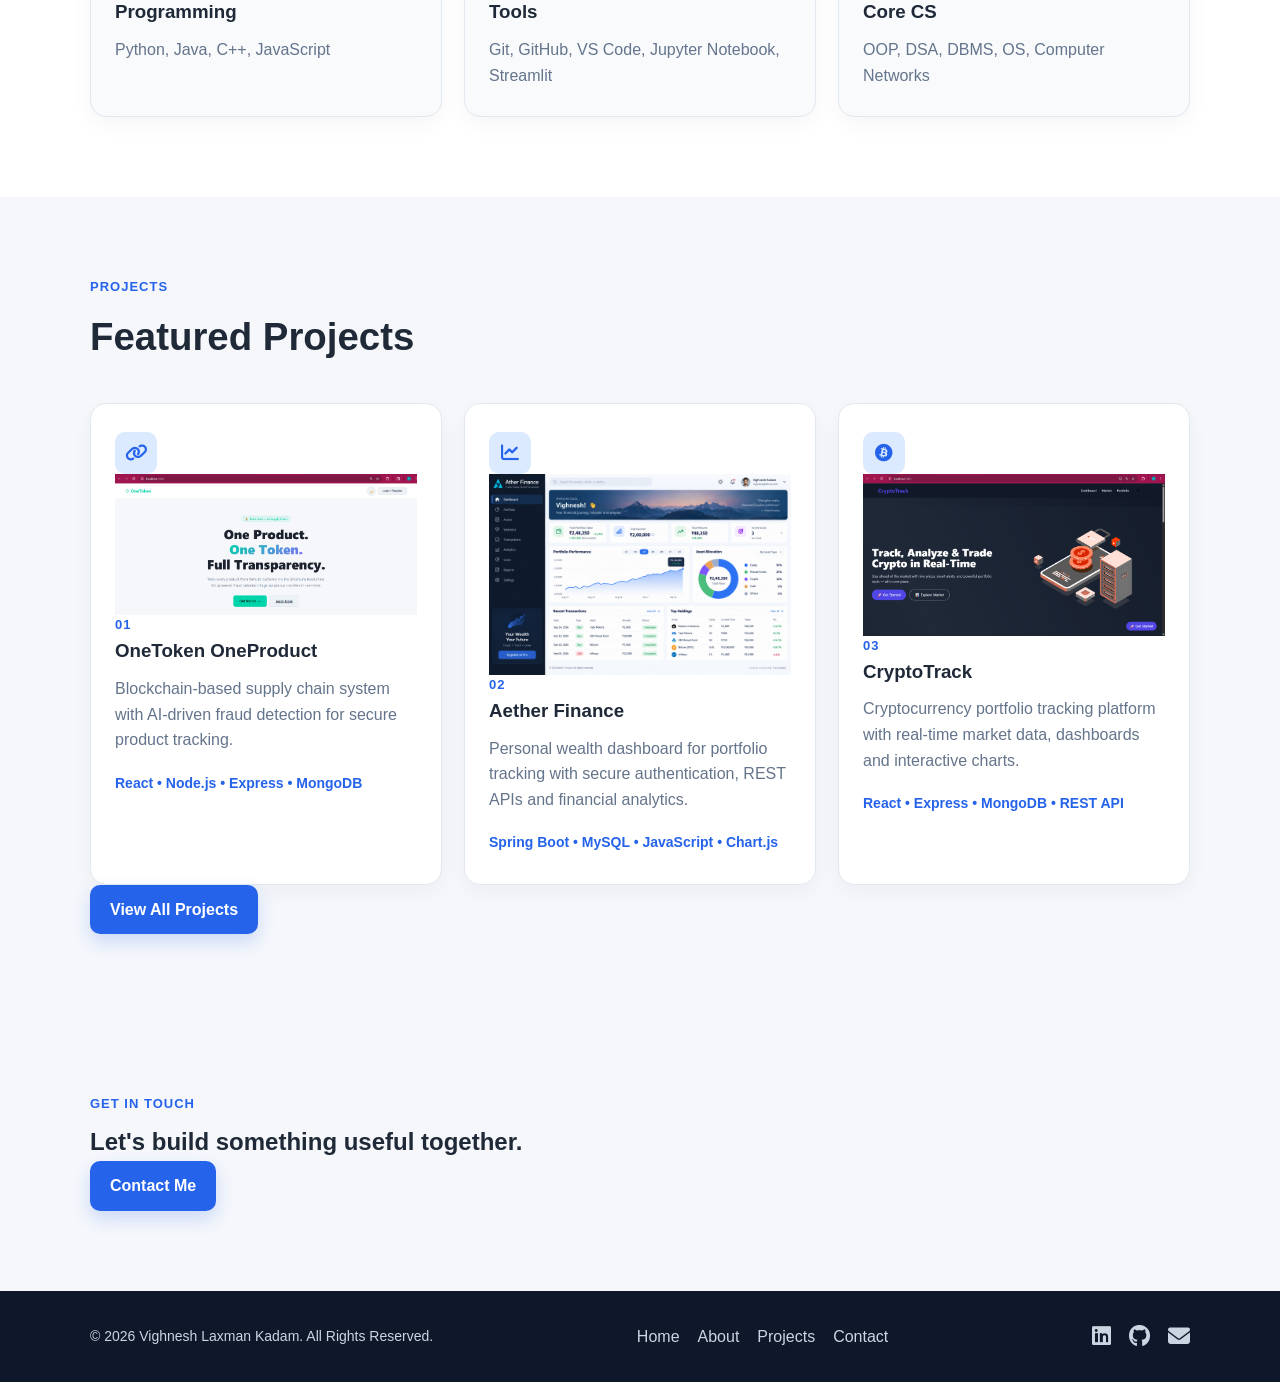
==== commit bb2b410b: "Add dark mode toggle and improve portfolio readability" ====
--- a/portfolio-website/index.html
+++ b/portfolio-website/index.html
@@ -35,9 +35,12 @@
                 <a href="contact.html">Contact</a>
             </nav>
 
-            <button class="menu-btn" id="menuBtn">
-                ☰
-            </button>
+            <div style="display: flex; align-items: center; gap: 10px;">
+                <button class="theme-toggle" id="themeToggle" aria-label="Switch to dark mode">🌙</button>
+                <button class="menu-btn" id="menuBtn" aria-label="Open menu">
+                    ☰
+                </button>
+            </div>
 
         </div>
 
--- a/portfolio-website/css/style.css
+++ b/portfolio-website/css/style.css
@@ -9,6 +9,23 @@
     --muted: #64748b;
     --border: #e2e8f0;
     --shadow: 0 10px 30px rgba(15, 23, 42, 0.08);
+    --nav-bg: #ffffff;
+    --nav-text: #334155;
+}
+
+body.dark-theme {
+    --bg: #0f172a;
+    --panel: #111827;
+    --panel-soft: #172033;
+    --primary: #60a5fa;
+    --primary-dark: #93c5fd;
+    --primary-soft: rgba(96, 165, 250, 0.18);
+    --text: #e5e7eb;
+    --muted: #cbd5e1;
+    --border: #334155;
+    --shadow: 0 10px 30px rgba(2, 6, 23, 0.6);
+    --nav-bg: #0b1220;
+    --nav-text: #dbeafe;
 }
 
 * {
@@ -52,6 +69,10 @@
     backdrop-filter: blur(8px);
 }
 
+body.dark-theme .header {
+    background: rgba(15, 23, 42, 0.96);
+}
+
 .navbar {
     min-height: 72px;
     display: flex;
@@ -81,13 +102,31 @@
 .nav a {
     font-size: 15px;
     font-weight: 600;
-    color: #334155;
+    color: var(--nav-text);
     transition: color 0.2s ease;
 }
 
 .nav a:hover,
 .nav a:focus {
     color: var(--primary);
+}
+
+.theme-toggle {
+    width: 42px;
+    height: 42px;
+    border: 1px solid var(--border);
+    background: var(--panel);
+    color: var(--text);
+    border-radius: 50%;
+    font-size: 18px;
+    cursor: pointer;
+    transition: all 0.2s ease;
+}
+
+.theme-toggle:hover,
+.theme-toggle:focus {
+    border-color: var(--primary);
+    transform: translateY(-1px);
 }
 
 .menu-btn {
@@ -102,6 +141,11 @@
 .hero {
     padding: 90px 0;
     background: linear-gradient(180deg, #eff6ff 0%, #f8fbff 100%);
+}
+
+body.dark-theme .hero,
+body.dark-theme .page-hero {
+    background: linear-gradient(180deg, #0b1220 0%, #111827 100%);
 }
 
 .hero-content {
@@ -270,7 +314,8 @@
 }
 
 .page-hero-box {
-    background: white;
+    background: var(--panel);
+    color: var(--text);
     border: 1px solid var(--border);
     border-radius: 18px;
     padding: 32px 28px;
@@ -452,12 +497,12 @@
 .form-group textarea {
     width: 100%;
     padding: 12px 14px;
-    border: 1px solid #cbd5e1;
+    border: 1px solid var(--border);
     border-radius: 10px;
     font-size: 15px;
     font-family: inherit;
     color: var(--text);
-    background: white;
+    background: var(--panel);
 }
 
 .form-group input:focus,
@@ -477,6 +522,10 @@
     padding: 28px 0;
 }
 
+body.dark-theme .footer {
+    background: #020817;
+}
+
 .footer-content {
     display: flex;
     justify-content: space-between;
@@ -487,6 +536,10 @@
 .footer p {
     color: #cbd5e1;
     font-size: 14px;
+}
+
+body.dark-theme .footer p {
+    color: #dfe7f5;
 }
 
 .footer-links,
@@ -500,6 +553,11 @@
 .social-links a {
     color: #cbd5e1;
     transition: color 0.2s ease, transform 0.2s ease;
+}
+
+body.dark-theme .footer-links a,
+body.dark-theme .social-links a {
+    color: #dbeafe;
 }
 
 .footer-links a:hover,
@@ -551,7 +609,7 @@
         left: 0;
         width: 100%;
         padding: 18px 20px;
-        background: white;
+        background: var(--nav-bg);
         border-top: 1px solid var(--border);
         flex-direction: column;
         gap: 12px;
